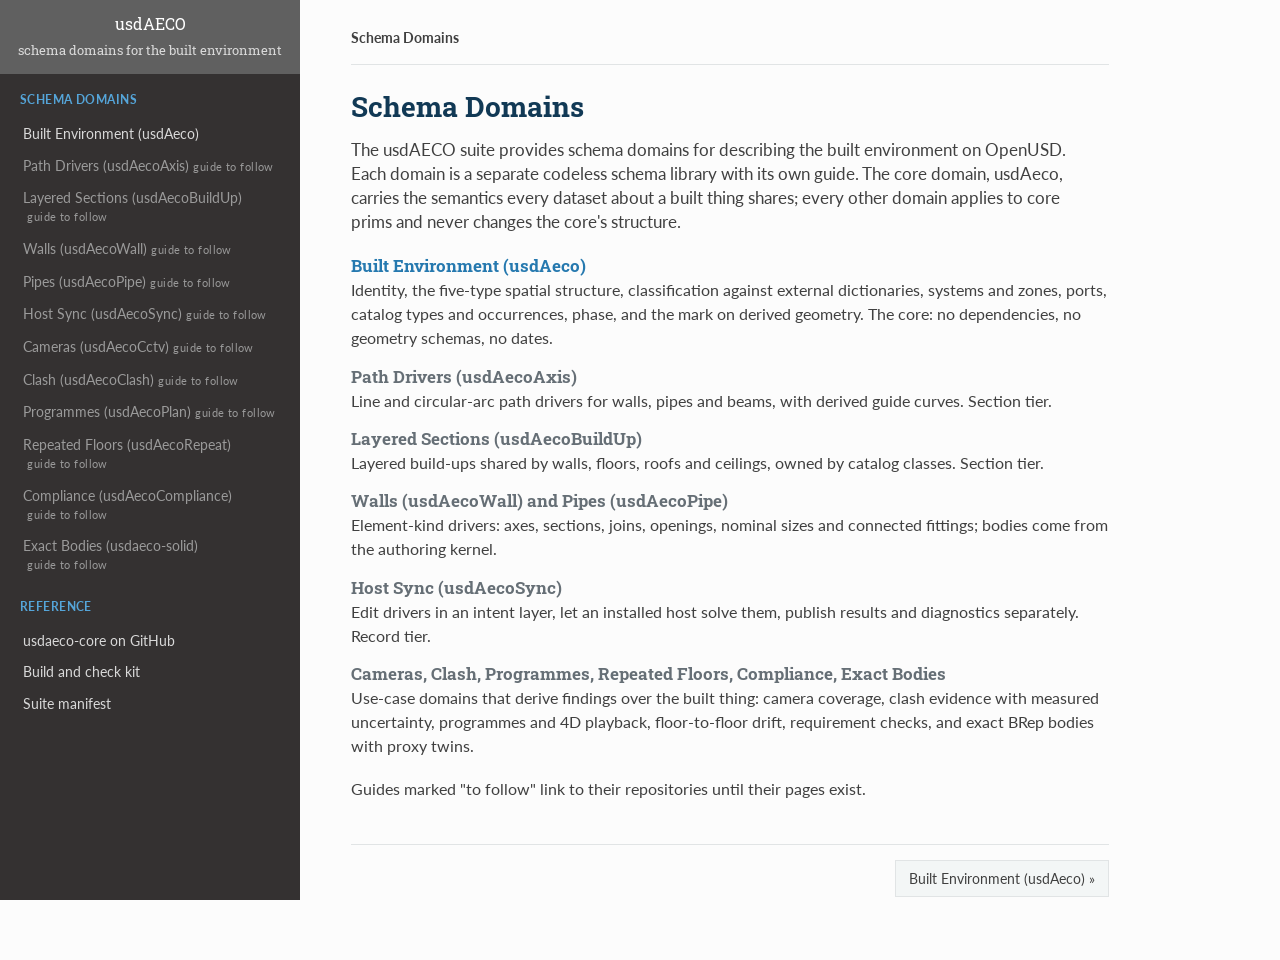
==== docs/index.html @ 59e286a7 "usdaeco v0.1.0" ====
<!DOCTYPE html>
<html lang="en">
<head>
<meta charset="utf-8">
<meta name="viewport" content="width=device-width, initial-scale=1">
<title>Schema Domains — usdAECO</title>
<link rel="preconnect" href="https://fonts.googleapis.com">
<link rel="stylesheet" href="https://fonts.googleapis.com/css2?family=Lato:ital,wght@0,400;0,700;1,400&family=Roboto+Slab:wght@400;700&display=swap">
<link rel="stylesheet" href="_static/aeco.css">
</head>
<body>
<button class="nav-toggle" type="button" aria-label="Toggle navigation" onclick="document.querySelector('.nav-side').classList.toggle('open')">☰ Menu</button>
<nav class="nav-side" aria-label="Navigation menu">
  <div class="nav-head">
    <a href="index.html">usdAECO<span class="sub">schema domains for the built environment</span></a>
  </div>
  <div class="nav-menu">
    <p class="caption">Schema Domains</p>
    <ul>
      <li><a href="schemas/usdAeco/overview.html">Built Environment (usdAeco)</a></li>
      <li class="pending"><a href="https://github.com/criad-com/usdaeco-axis">Path Drivers (usdAecoAxis)<span class="tag">guide to follow</span></a></li>
      <li class="pending"><a href="https://github.com/criad-com/usdaeco-buildup">Layered Sections (usdAecoBuildUp)<span class="tag">guide to follow</span></a></li>
      <li class="pending"><a href="https://github.com/criad-com/usdaeco-wall">Walls (usdAecoWall)<span class="tag">guide to follow</span></a></li>
      <li class="pending"><a href="https://github.com/criad-com/usdaeco-pipe">Pipes (usdAecoPipe)<span class="tag">guide to follow</span></a></li>
      <li class="pending"><a href="https://github.com/criad-com/usdaeco-sync">Host Sync (usdAecoSync)<span class="tag">guide to follow</span></a></li>
      <li class="pending"><a href="https://github.com/criad-com/usdaeco-cctv">Cameras (usdAecoCctv)<span class="tag">guide to follow</span></a></li>
      <li class="pending"><a href="https://github.com/criad-com/usdaeco-clash">Clash (usdAecoClash)<span class="tag">guide to follow</span></a></li>
      <li class="pending"><a href="https://github.com/criad-com/usdaeco-plan">Programmes (usdAecoPlan)<span class="tag">guide to follow</span></a></li>
      <li class="pending"><a href="https://github.com/criad-com/usdaeco-repeat">Repeated Floors (usdAecoRepeat)<span class="tag">guide to follow</span></a></li>
      <li class="pending"><a href="https://github.com/criad-com/usdaeco-compliance">Compliance (usdAecoCompliance)<span class="tag">guide to follow</span></a></li>
      <li class="pending"><a href="https://github.com/criad-com/usdaeco-solid">Exact Bodies (usdaeco-solid)<span class="tag">guide to follow</span></a></li>
    </ul>
    <p class="caption">Reference</p>
    <ul>
      <li><a href="https://github.com/criad-com/usdaeco-core">usdaeco-core on GitHub</a></li>
      <li><a href="https://github.com/criad-com/usdaeco-toolchain">Build and check kit</a></li>
      <li><a href="https://github.com/criad-com/usdaeco-scenarios">Suite manifest</a></li>
    </ul>
  </div>
</nav>

<div class="content-wrap">
<main class="content">
<ul class="breadcrumbs"><li class="current">Schema Domains</li></ul>
<hr class="top">

<h1 id="schema-domains">Schema Domains<a class="headerlink" href="#schema-domains" title="Link to this heading">¶</a></h1>

<p class="lead">The usdAECO suite provides schema domains for describing the built environment on
OpenUSD. Each domain is a separate codeless schema library with its own guide. The core domain,
usdAeco, carries the semantics every dataset about a built thing shares; every other domain
applies to core prims and never changes the core's structure.</p>

<ul class="domain-list">
  <li><a class="name" href="schemas/usdAeco/overview.html">Built Environment (usdAeco)</a>
    <span class="desc">Identity, the five-type spatial structure, classification against external dictionaries, systems and zones, ports, catalog types and occurrences, phase, and the mark on derived geometry. The core: no dependencies, no geometry schemas, no dates.</span></li>
  <li class="pending"><span class="name">Path Drivers (usdAecoAxis)</span>
    <span class="desc">Line and circular-arc path drivers for walls, pipes and beams, with derived guide curves. Section tier.</span></li>
  <li class="pending"><span class="name">Layered Sections (usdAecoBuildUp)</span>
    <span class="desc">Layered build-ups shared by walls, floors, roofs and ceilings, owned by catalog classes. Section tier.</span></li>
  <li class="pending"><span class="name">Walls (usdAecoWall) and Pipes (usdAecoPipe)</span>
    <span class="desc">Element-kind drivers: axes, sections, joins, openings, nominal sizes and connected fittings; bodies come from the authoring kernel.</span></li>
  <li class="pending"><span class="name">Host Sync (usdAecoSync)</span>
    <span class="desc">Edit drivers in an intent layer, let an installed host solve them, publish results and diagnostics separately. Record tier.</span></li>
  <li class="pending"><span class="name">Cameras, Clash, Programmes, Repeated Floors, Compliance, Exact Bodies</span>
    <span class="desc">Use-case domains that derive findings over the built thing: camera coverage, clash evidence with measured uncertainty, programmes and 4D playback, floor-to-floor drift, requirement checks, and exact BRep bodies with proxy twins.</span></li>
</ul>

<p>Guides marked "to follow" link to their repositories until their pages exist.</p>

<div class="footer-nav">
  <span></span>
  <a href="schemas/usdAeco/overview.html" rel="next">Built Environment (usdAeco) »</a>
</div>
</main>
</div>
</body>
</html>
---- docs/_static/aeco.css ----
/* usdAECO documentation — stylesheet in the manner of the OpenUSD user guides
   (sphinx_rtd_theme + openusd.org customisations). Light palette on :root,
   dark palette under prefers-color-scheme and [data-theme]. */
:root {
  --bg: #fcfcfc;
  --fg: #404040;
  --muted: #666f76;
  --heading: #113955;
  --link: #2679af;
  --link-visited: #5a7a95;
  --rule: #e1e4e5;
  --code-bg: #f3f6f6;
  --code-border: #e1e4e5;
  --code-fg: #333a40;
  --inline-code-bg: #ffffff;
  --note-bg: #e7f2fa;
  --note-edge: #6ab0de;
  --warn-bg: #ffedcc;
  --warn-edge: #f0b37e;
  --stripe: #f3f6f6;
  --side-bg: #343131;
  --side-fg: #d9d9d9;
  --side-head: #606060;
  --side-caption: #55a5d9;
  --side-current-bg: #e3e3e3;
  --side-current-fg: #404040;
  --core: #2679af;
  --core-soft: #dcecf7;
  --outside: #8b949b;
  --outside-soft: #eceff1;
  --error: #b3261e;
  --kw: #0b6e3b;
  --type: #1d4f91;
  --str: #a3242b;
  --path: #6a3d9a;
  --comment: #7b8790;
  --num: #8a5a00;
}
@media (prefers-color-scheme: dark) {
  :root:not([data-theme="light"]) {
    --bg: #1c1f22;
    --fg: #d3d7db;
    --muted: #9aa4ad;
    --heading: #cfe2f3;
    --link: #6fb5e6;
    --link-visited: #9db8cc;
    --rule: #353b41;
    --code-bg: #24292e;
    --code-border: #3a4148;
    --code-fg: #d8dde2;
    --inline-code-bg: #262b30;
    --note-bg: #1f3241;
    --note-edge: #4b87b9;
    --warn-bg: #3a2e1c;
    --warn-edge: #b8823f;
    --stripe: #22272b;
    --side-bg: #131517;
    --side-fg: #c6cbd0;
    --side-head: #2a2e32;
    --side-caption: #6fb5e6;
    --side-current-bg: #2c3136;
    --side-current-fg: #e6eaee;
    --core: #6fb5e6;
    --core-soft: #1f3648;
    --outside: #8d979f;
    --outside-soft: #24292e;
    --error: #ef7b73;
    --kw: #7ed7a3;
    --type: #8fb8f0;
    --str: #f0a3a8;
    --path: #c9a6f0;
    --comment: #8a949d;
    --num: #e6b96a;
  }
}
:root[data-theme="dark"] {
  --bg: #1c1f22;
  --fg: #d3d7db;
  --muted: #9aa4ad;
  --heading: #cfe2f3;
  --link: #6fb5e6;
  --link-visited: #9db8cc;
  --rule: #353b41;
  --code-bg: #24292e;
  --code-border: #3a4148;
  --code-fg: #d8dde2;
  --inline-code-bg: #262b30;
  --note-bg: #1f3241;
  --note-edge: #4b87b9;
  --warn-bg: #3a2e1c;
  --warn-edge: #b8823f;
  --stripe: #22272b;
  --side-bg: #131517;
  --side-fg: #c6cbd0;
  --side-head: #2a2e32;
  --side-caption: #6fb5e6;
  --side-current-bg: #2c3136;
  --side-current-fg: #e6eaee;
  --core: #6fb5e6;
  --core-soft: #1f3648;
  --outside: #8d979f;
  --outside-soft: #24292e;
  --error: #ef7b73;
  --kw: #7ed7a3;
  --type: #8fb8f0;
  --str: #f0a3a8;
  --path: #c9a6f0;
  --comment: #8a949d;
  --num: #e6b96a;
}

* { box-sizing: border-box; }
html { font-size: 16px; }
body {
  margin: 0;
  background: var(--bg);
  color: var(--fg);
  font-family: "Lato", "Helvetica Neue", Arial, sans-serif;
  font-weight: 400;
  line-height: 24px;
  -webkit-font-smoothing: antialiased;
}
a { color: var(--link); text-decoration: none; }
a:hover { text-decoration: underline; }
a:visited { color: var(--link-visited); }
a:focus-visible { outline: 2px solid var(--link); outline-offset: 2px; }

/* ---- navigation ---- */
.nav-side {
  position: fixed; top: 0; left: 0; bottom: 0;
  width: 300px; overflow-y: auto;
  background: var(--side-bg); color: var(--side-fg);
  font-size: 0.9em; z-index: 10;
}
.nav-head {
  background: var(--side-head); padding: 0.8em 1em; text-align: center;
}
.nav-head a { color: #fff; font-family: "Roboto Slab", Georgia, serif; font-size: 1.1em; display: block; }
.nav-head a:visited { color: #fff; }
.nav-head .sub { display: block; color: #d9d9d9; font-size: 0.8em; margin-top: 0.2em; }
.nav-menu p.caption {
  color: var(--side-caption); font-weight: 700; font-size: 0.85em;
  letter-spacing: 0.04em; text-transform: uppercase;
  margin: 1.2em 0 0; padding: 0 1.6em 0.4em;
}
.nav-menu ul { list-style: none; margin: 0; padding: 0; }
.nav-menu li a { display: block; color: var(--side-fg); padding: 0.4em 1.6em; line-height: 18px; }
.nav-menu li a:visited { color: var(--side-fg); }
.nav-menu li a:hover { background: #4e4a4a; text-decoration: none; }
.nav-menu li.current > a { background: var(--side-current-bg); color: var(--side-current-fg); font-weight: 700; }
.nav-menu li.current > a:hover { background: var(--side-current-bg); }
.nav-menu ul ul li a { padding-left: 2.6em; background: rgba(0,0,0,0.18); font-size: 0.95em; }
.nav-menu ul ul li a:hover { background: rgba(0,0,0,0.35); }
.nav-menu li.pending > a { color: #9a9a9a; }
.nav-menu li.pending > a .tag { font-size: 0.75em; letter-spacing: 0.04em; margin-left: 0.4em; white-space: nowrap; display: inline-block; }
.nav-toggle { display: none; }

/* ---- content ---- */
.content-wrap { margin-left: 300px; min-height: 100vh; }
.content { max-width: 860px; padding: 1.6em 3.2em 3em; }
.breadcrumbs { list-style: none; padding: 0; margin: 0 0 1em; font-size: 0.9em; color: var(--muted); }
.breadcrumbs li { display: inline; }
.breadcrumbs li + li::before { content: " » "; color: var(--muted); }
.breadcrumbs li.current { font-weight: 700; color: var(--fg); }
hr.top { border: 0; border-top: 1px solid var(--rule); margin: 0 0 1.5em; }

h1, h2, h3, h4 {
  font-family: "Roboto Slab", Georgia, serif; font-weight: 700;
  color: var(--heading); margin: 0 0 0.5em; line-height: 1.25;
  text-wrap: balance;
}
h1 { font-size: 175%; margin-top: 0; }
h2 { font-size: 150%; margin-top: 2em; padding-top: 0.3em; border-top: 1px solid var(--rule); }
h3 { font-size: 125%; margin-top: 1.6em; }
h4 { font-size: 105%; margin-top: 1.2em; }
h2:first-of-type { border-top: 0; margin-top: 1.2em; }
.headerlink { visibility: hidden; margin-left: 0.4em; font-size: 0.8em; color: var(--muted); }
h1:hover .headerlink, h2:hover .headerlink, h3:hover .headerlink, h4:hover .headerlink { visibility: visible; }
p { margin: 0 0 1.2em; max-width: 72ch; }
ul, ol { margin: 0 0 1.2em; padding-left: 1.6em; max-width: 72ch; }
li { margin: 0.15em 0; }
li p { margin: 0; }
strong { font-weight: 700; }
.lead { font-size: 1.05em; }

code, kbd, pre {
  font-family: "SFMono-Regular", Menlo, Monaco, Consolas, "Liberation Mono", monospace;
}
code {
  font-size: 80%; padding: 1px 4px;
  background: var(--inline-code-bg); border: 1px solid var(--code-border); border-radius: 2px;
  color: var(--code-fg); white-space: nowrap;
}
a code { color: var(--link); }
pre {
  margin: 0 0 1.4em; padding: 0.9em 1.1em; overflow-x: auto;
  background: var(--code-bg); border: 1px solid var(--code-border);
  font-size: 12.5px; line-height: 1.45; color: var(--code-fg);
}
pre code { background: none; border: 0; padding: 0; font-size: inherit; white-space: pre; color: inherit; }
.usda .kw { color: var(--kw); font-weight: 700; }
.usda .ty { color: var(--type); }
.usda .str { color: var(--str); }
.usda .path { color: var(--path); }
.usda .cm { color: var(--comment); font-style: italic; }
.usda .num { color: var(--num); }
.usda .prim { color: var(--type); font-weight: 700; }
.caption { font-size: 0.85em; color: var(--muted); margin: -1em 0 1.6em; }

/* ---- tables ---- */
.tablewrap { overflow-x: auto; margin: 0 0 1.6em; }
table.docutils {
  border-collapse: collapse; border: 1px solid var(--rule); width: 100%;
  font-size: 0.9em; font-variant-numeric: tabular-nums;
}
table.docutils th, table.docutils td {
  padding: 0.5em 0.8em; border: 1px solid var(--rule); vertical-align: top; text-align: left;
}
table.docutils thead th { background: var(--stripe); border-bottom: 2px solid var(--rule); font-weight: 700; }
table.docutils tbody tr:nth-child(odd) { background: var(--stripe); }
table.docutils td code, table.docutils th code { white-space: normal; }
table.docutils td:first-child { white-space: nowrap; }
table.props td:first-child { white-space: normal; }
table.docutils.compact td { padding: 0.35em 0.7em; }

/* ---- admonitions ---- */
.admonition {
  margin: 0 0 1.6em; padding: 0 0 0.8em; background: var(--note-bg);
  border-left: 0; overflow: hidden;
}
.admonition .admonition-title {
  display: block; background: var(--note-edge); color: #fff; font-weight: 700;
  padding: 0.35em 0.8em; margin: 0 0 0.6em; font-size: 0.9em;
}
.admonition p { margin: 0 0.9em 0.4em; }
.admonition.warning { background: var(--warn-bg); }
.admonition.warning .admonition-title { background: var(--warn-edge); }

/* ---- figures ---- */
figure { margin: 0 0 1.8em; }
figure img { max-width: 100%; height: auto; display: block; border: 1px solid var(--rule); }
figure svg { max-width: 100%; height: auto; display: block; }
figcaption { font-size: 0.85em; color: var(--muted); margin-top: 0.5em; }
.fig-svg { overflow-x: auto; }
svg .box { fill: var(--code-bg); stroke: var(--heading); stroke-width: 1.2; }
svg .box.core { fill: var(--core-soft); stroke: var(--core); }
svg .box.child { fill: var(--bg); stroke: var(--muted); }
svg .label { font-family: "Lato", "Helvetica Neue", Arial, sans-serif; font-size: 13px; fill: var(--fg); }
svg .label.b { font-weight: 700; fill: var(--heading); }
svg .label.s { font-size: 11px; fill: var(--muted); }
svg .mono { font-family: "SFMono-Regular", Menlo, Consolas, monospace; font-size: 11px; fill: var(--fg); }
svg .edge { fill: none; stroke: var(--heading); stroke-width: 1.4; }
svg .edge.soft { stroke: var(--muted); stroke-dasharray: 4 3; }
svg .edge.err { stroke: var(--error); stroke-dasharray: 5 3; }
svg .err-text { fill: var(--error); }
svg .arrow { fill: var(--heading); }
svg .arrow.err { fill: var(--error); }
svg .arrow.soft { fill: var(--muted); }

/* ---- the tier stack (core vs. the rest) ---- */
.tiers { display: grid; grid-template-columns: 9.5em 1fr; gap: 0.5em 0; margin: 0 0 0.6em; font-size: 0.9em; }
.tiers .tier-name { padding: 0.7em 0.8em; color: var(--muted); font-weight: 700; letter-spacing: 0.03em; text-transform: uppercase; font-size: 0.8em; border-top: 1px solid var(--rule); }
.tiers .tier-row { display: flex; flex-wrap: wrap; gap: 0.4em; padding: 0.55em 0.6em; border-top: 1px solid var(--rule); align-items: center; }
.tiers .chip {
  padding: 0.2em 0.65em; border: 1px solid var(--outside); color: var(--fg);
  background: var(--outside-soft); font-family: "SFMono-Regular", Menlo, Consolas, monospace; font-size: 0.85em;
  white-space: nowrap;
}
.tiers .chip.tool { border-style: dashed; }
.tiers .core-row { background: var(--core-soft); border: 1px solid var(--core); border-radius: 2px; }
.tiers .core-row .chip { background: var(--bg); border-color: var(--core); color: var(--core); font-weight: 700; }
.tiers .core-name { color: var(--core); border-top: 0; }
.tiers .note { color: var(--muted); font-size: 0.9em; margin-left: 0.4em; }
.tiers-legend { font-size: 0.85em; color: var(--muted); margin: 0 0 1.8em; }
.tiers-legend .chip { padding: 0 0.4em; border: 1px solid var(--outside); font-family: "SFMono-Regular", Menlo, Consolas, monospace; font-size: 0.9em; }
.tiers-legend .chip.tool { border-style: dashed; }
.badge { display: inline-block; font-size: 0.7em; letter-spacing: 0.05em; text-transform: uppercase; padding: 0.05em 0.5em; border-radius: 2px; vertical-align: middle; font-family: "Lato", Arial, sans-serif; font-weight: 700; }
.badge.core { background: var(--core-soft); color: var(--core); border: 1px solid var(--core); }
.badge.outside { background: var(--outside-soft); color: var(--outside); border: 1px solid var(--outside); }

/* ---- class reference ---- */
.classref { margin: 0 0 1.6em; padding: 0 0 0.2em; border-top: 1px solid var(--rule); }
.classref h4 { margin-top: 1em; }
.classref .meta { font-size: 0.85em; color: var(--muted); margin: -0.3em 0 0.6em; }
.classref .meta code { white-space: normal; }

/* ---- footer ---- */
.footer-nav { display: flex; justify-content: space-between; gap: 1em; margin: 3em 0 1em; padding-top: 1em; border-top: 1px solid var(--rule); font-size: 0.9em; }
.footer-nav a { padding: 0.4em 0.9em; border: 1px solid var(--rule); background: var(--stripe); color: var(--fg); }
.footer-nav a:hover { text-decoration: none; border-color: var(--link); color: var(--link); }
footer.colophon { font-size: 0.8em; color: var(--muted); border-top: 1px solid var(--rule); padding-top: 1em; }
footer.colophon p { margin: 0 0 0.4em; }

/* ---- hub ---- */
.domain-list { list-style: none; padding: 0; max-width: none; }
.domain-list li { margin: 0 0 0.9em; padding-left: 0; }
.domain-list .name { font-family: "Roboto Slab", Georgia, serif; font-weight: 700; font-size: 1.05em; }
.domain-list .desc { display: block; color: var(--fg); }
.domain-list li.pending .name { color: var(--muted); }

@media (max-width: 860px) {
  .nav-side { transform: translateX(-100%); transition: transform 0.2s ease; }
  .nav-side.open { transform: none; }
  .content-wrap { margin-left: 0; }
  .content { padding: 1.2em 1.2em 2.5em; }
  .nav-toggle {
    display: block; position: fixed; top: 0.6em; left: 0.6em; z-index: 20;
    background: var(--side-bg); color: #fff; border: 0; padding: 0.4em 0.7em; font: inherit; cursor: pointer;
  }
  .content { padding-top: 3.2em; }
}
@media (prefers-reduced-motion: reduce) { .nav-side { transition: none; } }
@media print { .nav-side, .nav-toggle { display: none; } .content-wrap { margin: 0; } }
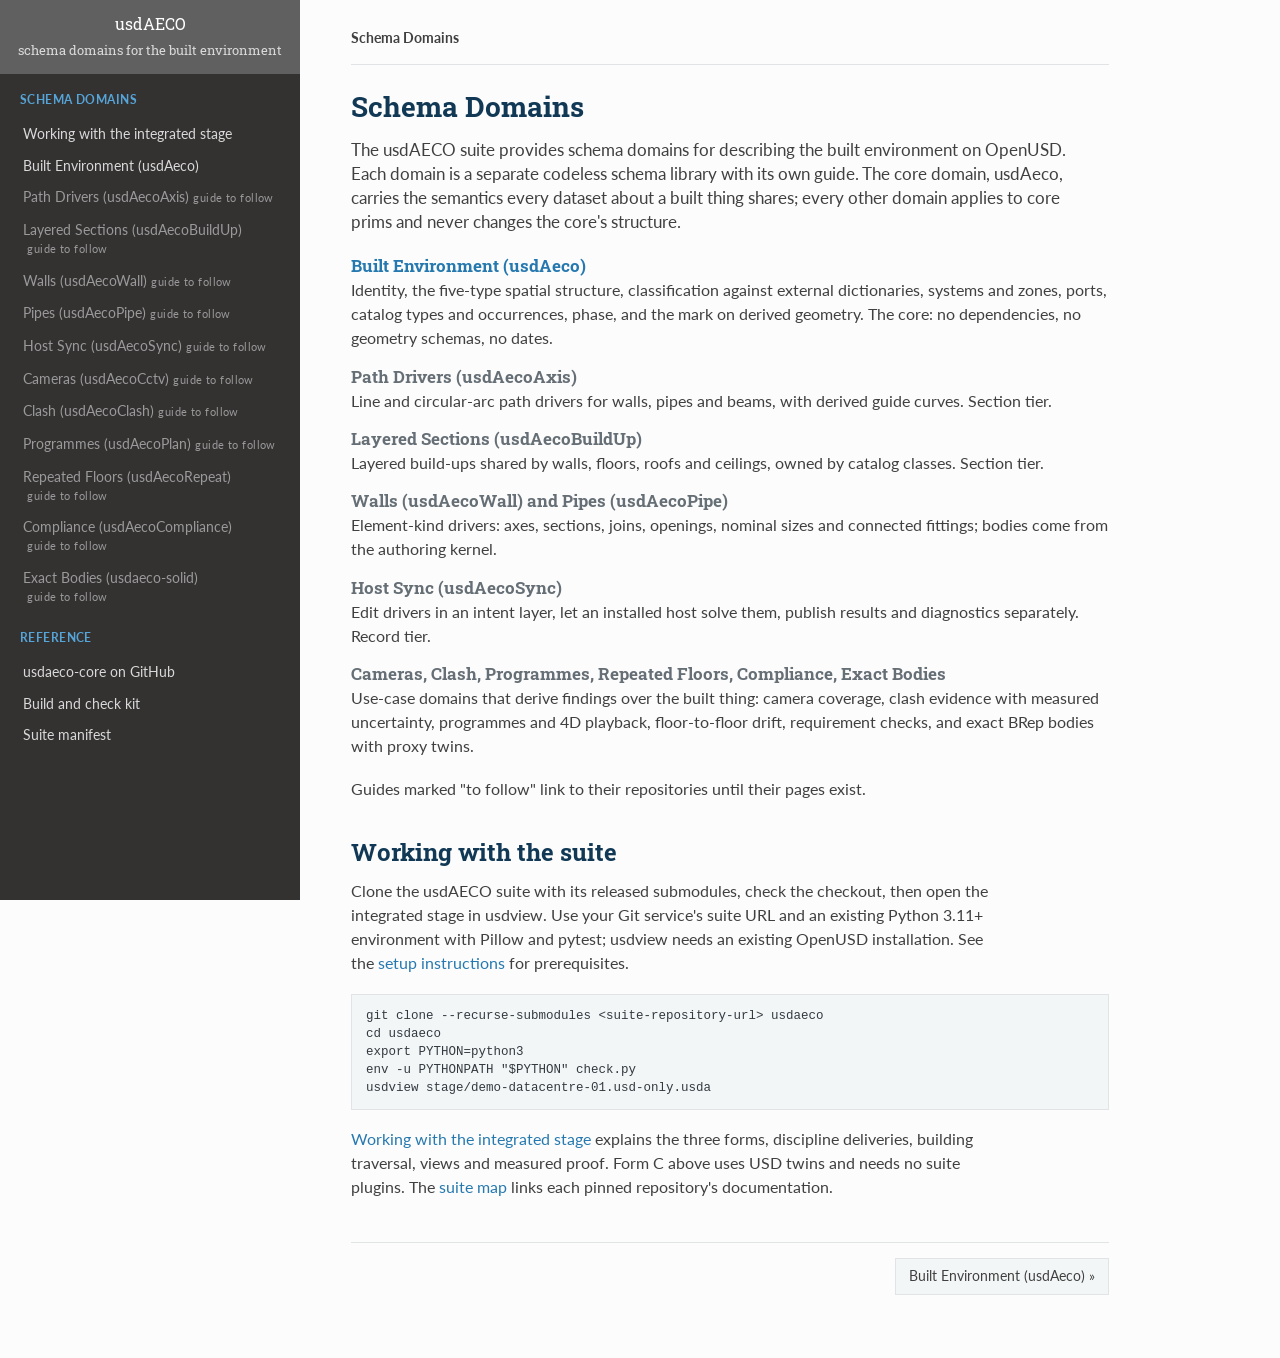
==== commit b7a19b58: "usdaeco v0.4.0" ====
--- a/docs/index.html
+++ b/docs/index.html
@@ -17,6 +17,7 @@
   <div class="nav-menu">
     <p class="caption">Schema Domains</p>
     <ul>
+      <li><a href="stage/index.html">Working with the integrated stage</a></li>
       <li><a href="schemas/usdAeco/overview.html">Built Environment (usdAeco)</a></li>
       <li class="pending"><a href="https://github.com/criad-com/usdaeco-axis">Path Drivers (usdAecoAxis)<span class="tag">guide to follow</span></a></li>
       <li class="pending"><a href="https://github.com/criad-com/usdaeco-buildup">Layered Sections (usdAecoBuildUp)<span class="tag">guide to follow</span></a></li>
@@ -68,6 +69,24 @@
 
 <p>Guides marked "to follow" link to their repositories until their pages exist.</p>
 
+<h2 id="working-with-the-suite">Working with the suite<a class="headerlink" href="#working-with-the-suite" title="Link to this heading">¶</a></h2>
+
+<p>Clone the usdAECO suite with its released submodules, check the checkout, then open the
+integrated stage in usdview. Use your Git service's suite URL and an existing Python 3.11+
+environment with Pillow and pytest; usdview needs an existing OpenUSD installation.
+See the <a href="../README.md#build-and-check">setup instructions</a> for prerequisites.</p>
+
+<pre><code class="sh">git clone --recurse-submodules &lt;suite-repository-url&gt; usdaeco
+cd usdaeco
+export PYTHON=python3
+env -u PYTHONPATH "$PYTHON" check.py
+usdview stage/demo-datacentre-01.usd-only.usda</code></pre>
+
+<p><a href="stage/index.html">Working with the integrated stage</a> explains the three forms,
+discipline deliveries, building traversal, views and measured proof. Form C above uses USD
+twins and needs no suite plugins. The <a href="suite.md">suite map</a> links each pinned
+repository's documentation.</p>
+
 <div class="footer-nav">
   <span></span>
   <a href="schemas/usdAeco/overview.html" rel="next">Built Environment (usdAeco) »</a>
